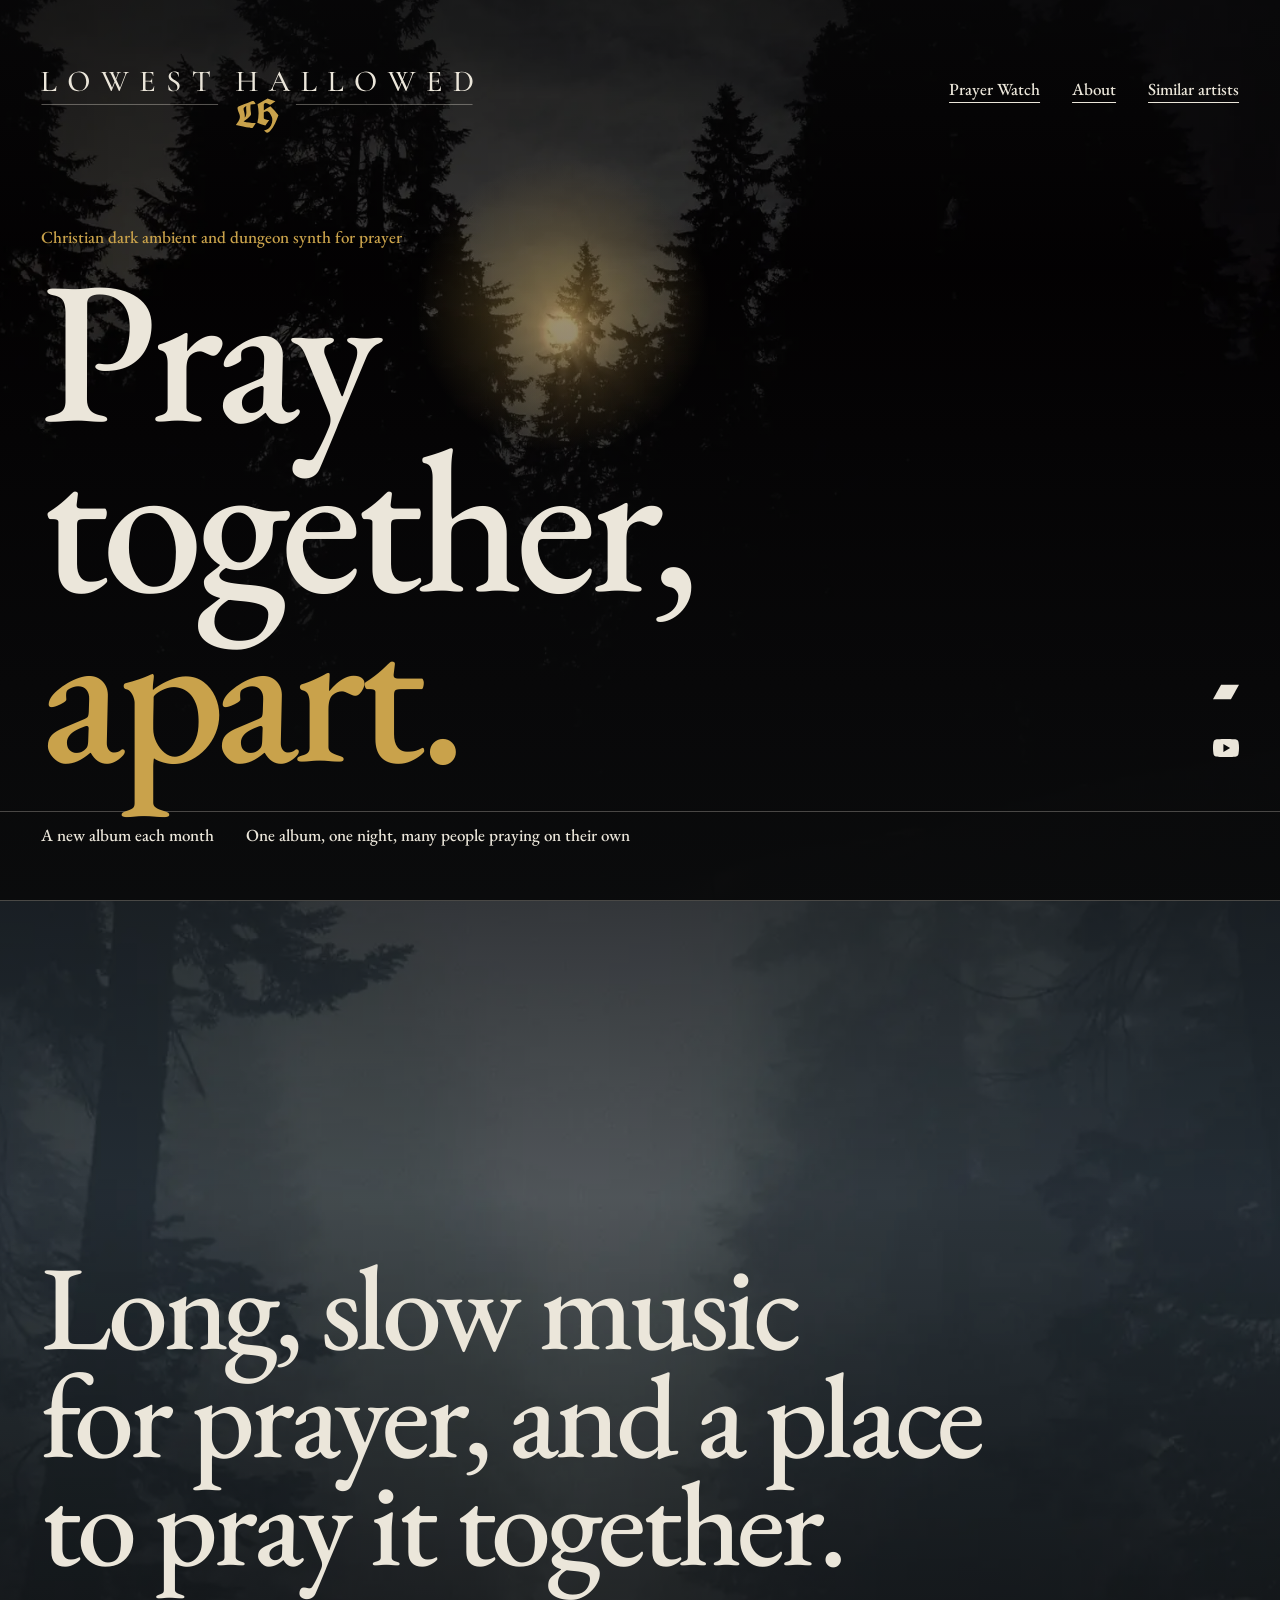
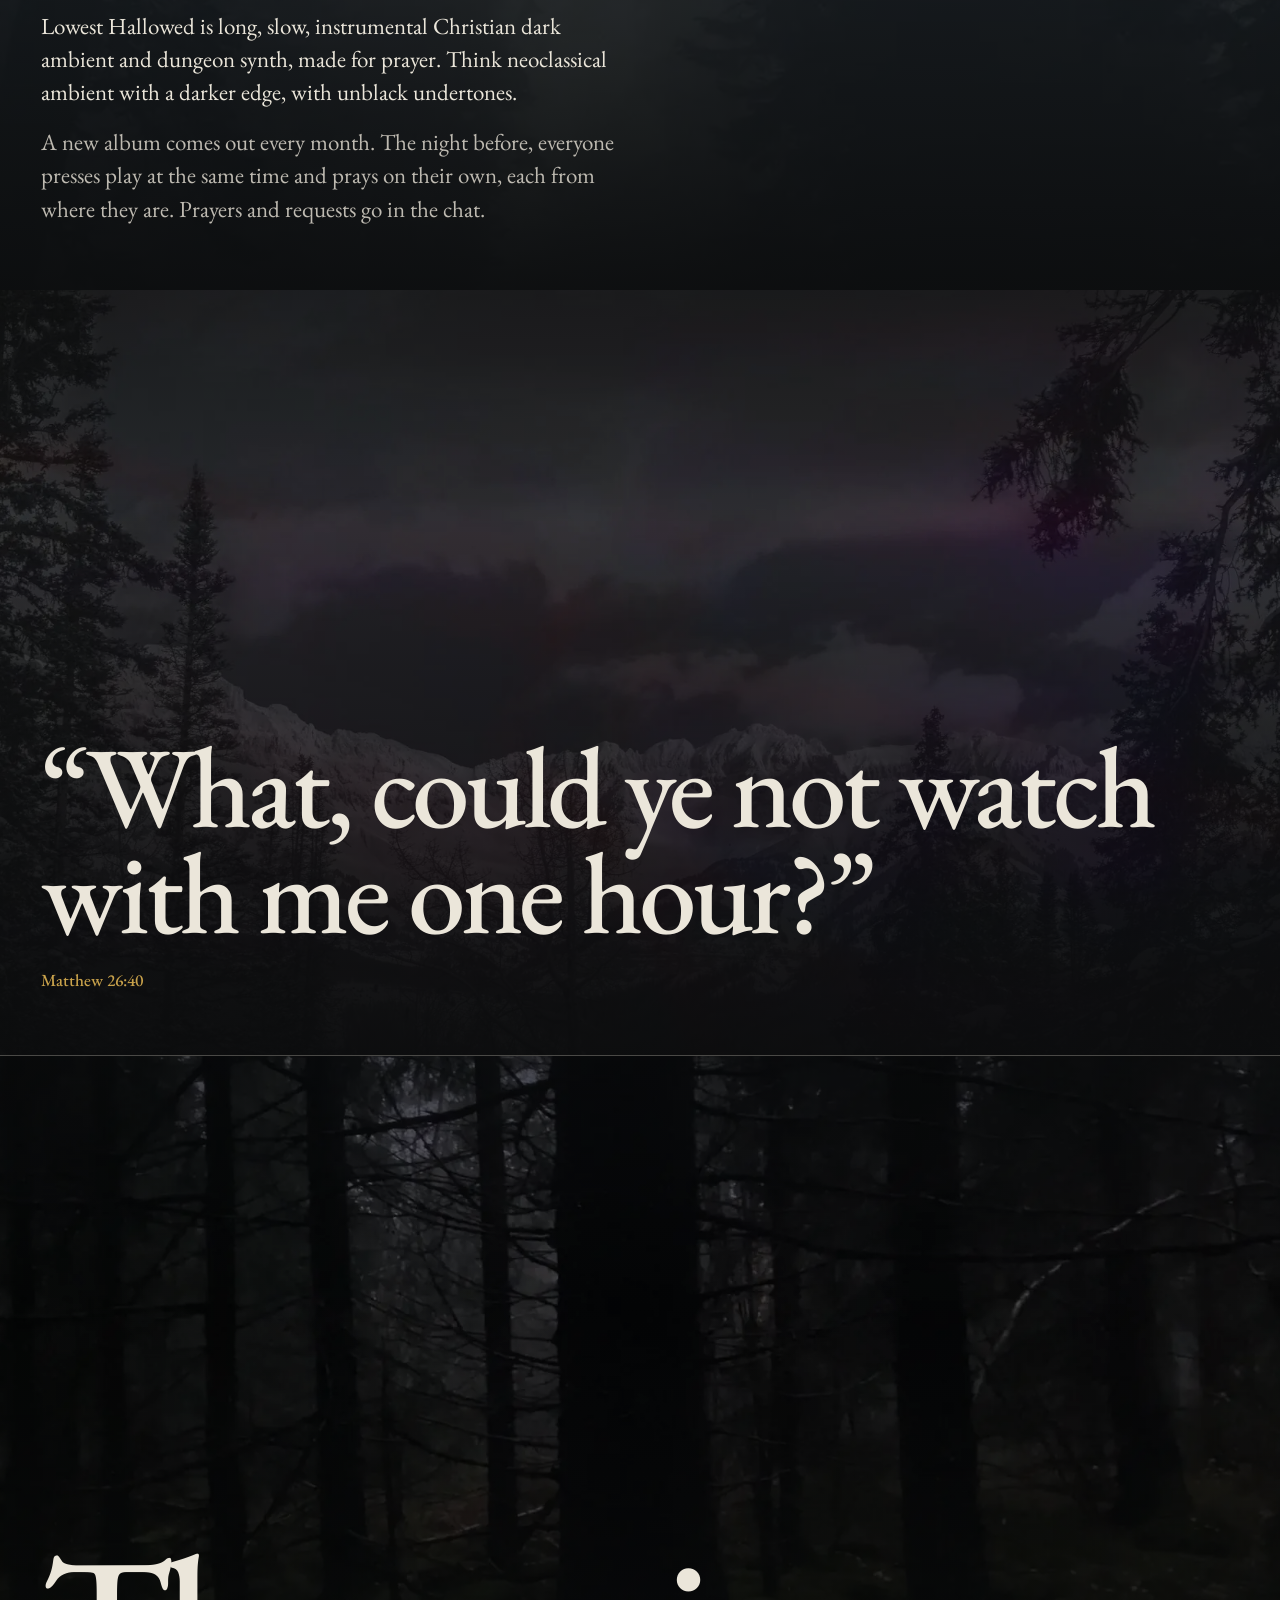
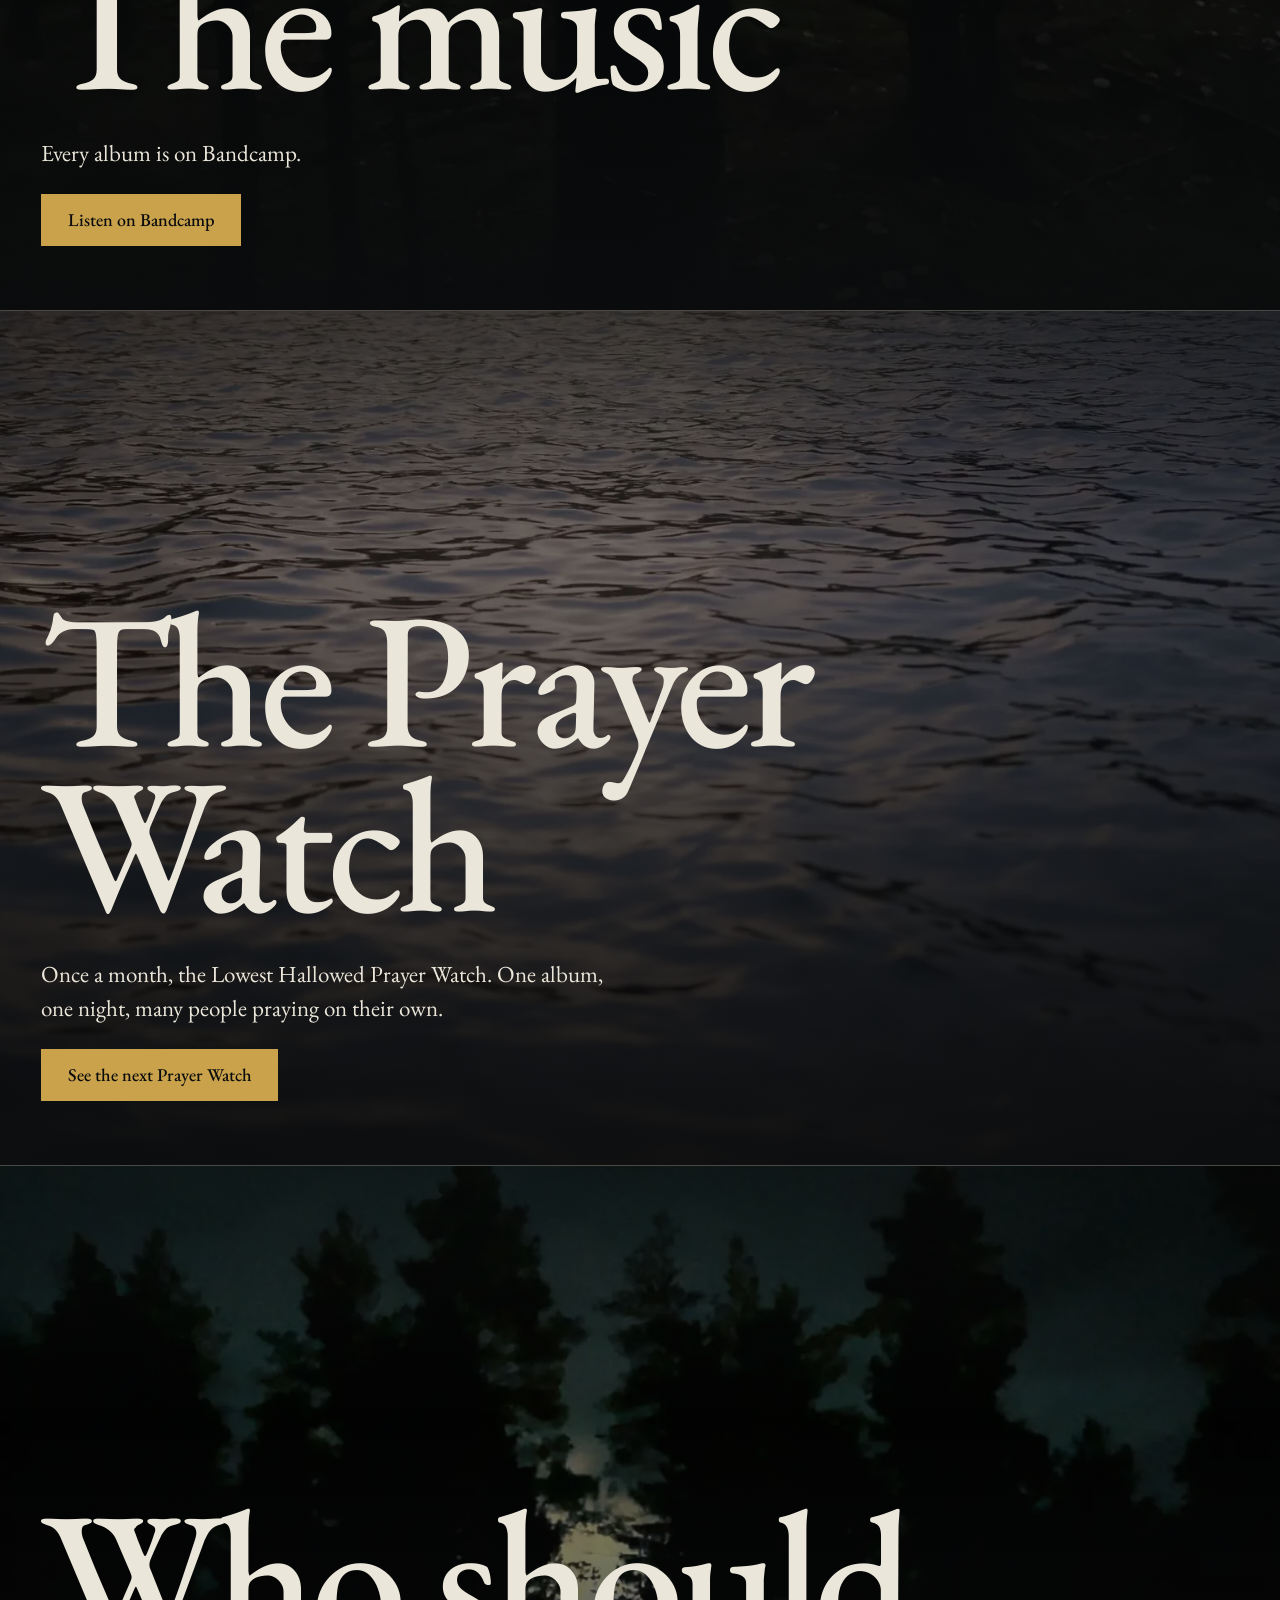
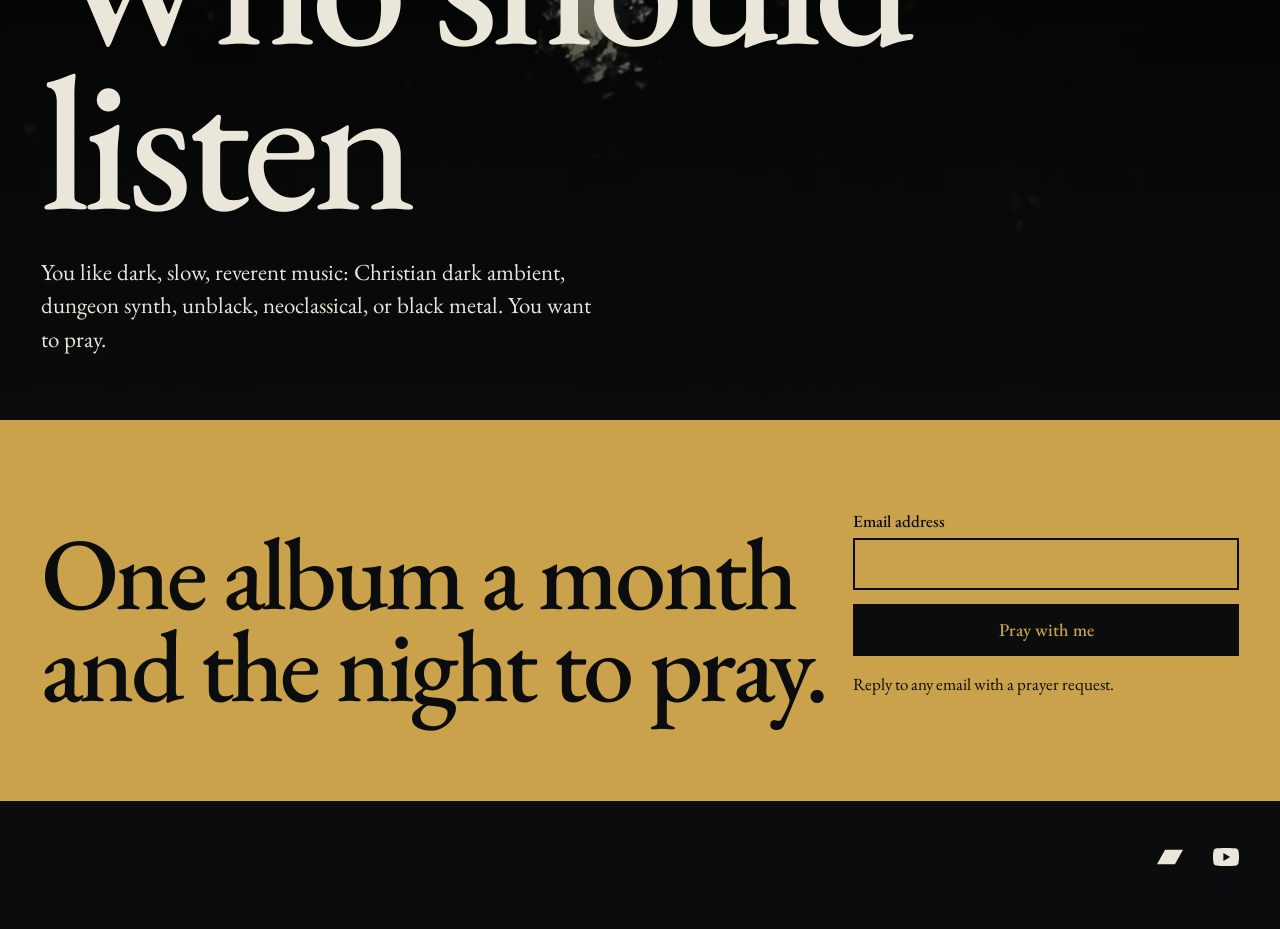
==== index.html @ 360f5804 "Initial site for lowesthallowed.com Co-Authored-By: Claude Sonnet 5.5 <noreply@anthropic.com>" ====
<!doctype html>
<html lang="en">
<head>
<meta charset="utf-8">
<meta name="viewport" content="width=device-width,initial-scale=1">
<title>Lowest Hallowed: Christian dark ambient and dungeon synth for prayer</title>
<meta name="description" content="Long, slow, instrumental Christian dark ambient and dungeon synth for prayer and intercession, with unblack undertones. A new album each month, and one night when listeners pray at the same time.">
<!-- gen:social path=/ -->
<link rel="canonical" href="https://lowesthallowed.com/">
<meta property="og:type" content="website">
<meta property="og:site_name" content="Lowest Hallowed">
<meta property="og:title" content="Lowest Hallowed: Christian dark ambient and dungeon synth for prayer">
<meta property="og:description" content="Long, slow, instrumental Christian dark ambient and dungeon synth for prayer and intercession, with unblack undertones. A new album each month, and one night when listeners pray at the same time.">
<meta property="og:url" content="https://lowesthallowed.com/">
<meta property="og:image" content="https://lowesthallowed.com/assets/share-card.jpg">
<meta property="og:image:width" content="1200">
<meta property="og:image:height" content="630">
<meta property="og:image:alt" content="The Lowest Hallowed Prayer Watch. Once a month, one album, one night.">
<meta name="twitter:card" content="summary_large_image">
<!-- /gen:social -->
<meta name="theme-color" content="#0b0c0d">
<meta name="author" content="Steve Chab">
<meta name="robots" content="index,follow,max-image-preview:large,max-snippet:-1">
<link rel="icon" href="favicon.ico" sizes="48x48">
<link rel="icon" href="assets/icon.svg" type="image/svg+xml">
<link rel="apple-touch-icon" href="apple-touch-icon.png">
<link rel="preload" href="assets/fonts/eb-garamond-latin-500-normal.woff2" as="font" type="font/woff2" crossorigin>
<link rel="stylesheet" href="css/site.css">
<!-- gen:group-ld -->
<script type="application/ld+json">
{
  "@context": "https://schema.org",
  "@type": "MusicGroup",
  "name": "Lowest Hallowed",
  "url": "https://lowesthallowed.com/",
  "description": "Lowest Hallowed is Christian dark ambient and dungeon synth for prayer, with unblack undertones, composed by Steve Chab. A new album comes out each month, and listeners pray at the same time.",
  "genre": [
    "Christian dark ambient",
    "Dungeon synth",
    "Unblack",
    "Neoclassical ambient"
  ],
  "image": "https://lowesthallowed.com/assets/share-card.jpg",
  "founder": {
    "@type": "Person",
    "name": "Steve Chab"
  },
  "sameAs": [
    "https://lowesthallowed.bandcamp.com",
    "https://www.youtube.com/@lowesthallowed"
  ]
}
</script>
<!-- /gen:group-ld -->
</head>
<body>
<a class="skip" href="#main">Skip to content</a>
<!-- gen:head current= -->
<header class="site-head"><div class="wrap grid">
<a class="brand" href="./"><img src="assets/pairing-color.svg" alt="Lowest Hallowed, home" width="3994" height="1016"></a>
<nav class="nav" aria-label="Main">
<a href="prayer-watch/">Prayer Watch</a>
<a href="about/">About</a>
<a href="similar/">Similar artists</a>
</nav></div></header>
<!-- /gen:head -->
<main id="main">
<section class="poster" aria-labelledby="h1">
<img class="bg" src="assets/img/moon-pines-2000.webp" srcset="assets/img/moon-pines-1000.webp 1000w, assets/img/moon-pines-2000.webp 2000w" sizes="100vw" alt="" width="2000" height="1125" fetchpriority="high">
<div class="glow" aria-hidden="true"></div>
<div class="poster__body"><div class="wrap grid">
<p class="tag label label--gold">Christian dark ambient and dungeon synth for prayer</p>
<h1 id="h1" class="big"><span>Pray</span> <span>together,</span> <span>apart.</span></h1>
<!-- gen:icons variant=hero -->
<ul class="icons icons--hero" role="list" aria-label="Listen and follow">
<li><a href="https://lowesthallowed.bandcamp.com" aria-label="Bandcamp"><svg viewBox="0 0 24 24" aria-hidden="true"><path fill="currentColor" d="M0 18.75l7.437-13.5H24l-7.438 13.5H0z"/></svg></a></li>
<li><a href="https://www.youtube.com/@lowesthallowed" aria-label="YouTube"><svg viewBox="0 0 24 24" aria-hidden="true"><path fill="currentColor" d="M23.5 6.2a3 3 0 0 0-2.1-2.1C19.5 3.6 12 3.6 12 3.6s-7.5 0-9.4.5A3 3 0 0 0 .5 6.2 31 31 0 0 0 0 12a31 31 0 0 0 .5 5.8 3 3 0 0 0 2.1 2.1c1.9.5 9.4.5 9.4.5s7.5 0 9.4-.5a3 3 0 0 0 2.1-2.1A31 31 0 0 0 24 12a31 31 0 0 0-.5-5.8zM9.6 15.6V8.4l6.2 3.6-6.2 3.6z"/></svg></a></li>
</ul>
<!-- /gen:icons -->
</div>
<div class="credits"><div class="wrap grid"><ul class="label" role="list"><li>A new album each month</li><li>One album, one night, many people praying on their own</li></ul></div></div></div>
</section>

<section class="panel panel--tall" aria-label="About the music"><img class="bg" src="assets/img/fog-band-2000.webp" srcset="assets/img/fog-band-1000.webp 1000w, assets/img/fog-band-2000.webp 2000w" sizes="100vw" alt="" width="2000" height="832" loading="lazy">
<div class="wrap grid"><p class="statement big" data-reveal>Long, slow music for&nbsp;prayer, and a&nbsp;place to&nbsp;pray it&nbsp;together.</p>
<div class="txt" data-reveal><p>Lowest Hallowed is long, slow, instrumental Christian dark ambient and dungeon synth, made for prayer. Think neoclassical ambient with a darker edge, with unblack undertones.</p><p>A new album comes out every month. The night before, everyone presses play at the same time and prays on their own, each from where they are. Prayers and requests go in the chat.</p></div></div></section>

<section class="slab" aria-label="Scripture"><img class="bg" src="assets/img/snow-mountain-2000.webp" srcset="assets/img/snow-mountain-1000.webp 1000w, assets/img/snow-mountain-2000.webp 2000w" sizes="100vw" alt="" width="2000" height="1334" loading="lazy">
<div class="wrap grid"><figure data-reveal><blockquote class="quote big"><p>&ldquo;What, could ye not watch with me one&nbsp;hour?&rdquo;</p></blockquote><figcaption class="label label--gold">Matthew 26:40</figcaption></figure></div></section>

<section class="panel" aria-labelledby="music-h"><img class="bg" src="assets/img/dark-wood-2000.webp" srcset="assets/img/dark-wood-1000.webp 1000w, assets/img/dark-wood-2000.webp 2000w" sizes="100vw" alt="" width="2000" height="1125" loading="lazy">
<div class="wrap grid"><h2 id="music-h" class="big" data-reveal>The music</h2><div class="txt" data-reveal><p>Every album is on Bandcamp.</p><a class="btn" href="https://lowesthallowed.bandcamp.com">Listen on Bandcamp</a></div></div></section>

<section class="panel" aria-labelledby="watch-h"><img class="bg" src="assets/img/dark-water-2000.webp" srcset="assets/img/dark-water-1000.webp 1000w, assets/img/dark-water-2000.webp 2000w" sizes="100vw" alt="" width="2000" height="1125" loading="lazy">
<div class="wrap grid"><h2 id="watch-h" class="big" data-reveal>The Prayer Watch</h2><div class="txt" data-reveal><p>Once a month, the Lowest Hallowed Prayer Watch. One album, one night, many people praying on their own.</p><a class="btn" href="prayer-watch/">See the next Prayer Watch</a></div></div></section>

<section class="panel" aria-labelledby="who-h"><img class="bg" src="assets/img/night-treeline-2000.webp" srcset="assets/img/night-treeline-1000.webp 1000w, assets/img/night-treeline-2000.webp 2000w" sizes="100vw" alt="" width="2000" height="1125" loading="lazy">
<div class="wrap grid"><h2 id="who-h" class="big" data-reveal>Who should listen</h2><div class="txt" data-reveal><p>You like dark, slow, reverent music: Christian dark ambient, dungeon synth, unblack, neoclassical, or black metal. You want to pray.</p></div></div></section>
<!-- gen:signup -->
<!-- Mailchimp signup (Steve Chab list), from the embed code, restyled for the site and run through tools/update.py into every page.
     Kept as embedded: action, field names, and the honeypot (b_...), which stops bot signups, so do not remove it.
     Dropped: Mailchimp's stylesheet classes, validation script hooks and referral badge.
     The "Love Jesus? Yes" group (group[3117][1]) is a hidden field, so every signup is tagged. Value 1 is the group choice id in Mailchimp. -->
<section class="signup" aria-labelledby="signup-h"><div class="wrap grid">
<h2 id="signup-h" class="big" data-reveal>One album a&nbsp;month and the&nbsp;night to&nbsp;pray.</h2>
<form action="https://stevechab.us1.list-manage.com/subscribe/post?u=f1053750f10d214155ce8e49b&amp;id=ab0aa554cf&amp;f_id=006b1ce5f0" method="post" id="mc-embedded-subscribe-form" name="mc-embedded-subscribe-form" data-reveal>
<div><label class="label" for="mce-EMAIL">Email address</label><input type="email" name="EMAIL" id="mce-EMAIL" autocomplete="email" required></div>
<input type="hidden" name="group[3117][1]" value="1">
<div class="hp" aria-hidden="true"><input type="text" name="b_f1053750f10d214155ce8e49b_ab0aa554cf" tabindex="-1" value="" autocomplete="off"></div>
<button class="btn" type="submit" name="subscribe" value="Subscribe">Pray with me</button>
<p class="note">Reply to any email with a prayer request.</p>
<p class="note" id="mc-msg" role="status"></p>
</form></div></section>
<script>
/* Progressive enhancement: send the signup to Mailchimp's JSONP endpoint and show the answer here, so nobody lands on Mailchimp's
   thank-you page. Without JS, or if Mailchimp does not answer in 8 seconds, the form posts the normal way. */
(function () {
  var f = document.getElementById('mc-embedded-subscribe-form'), msg = document.getElementById('mc-msg');
  if (!f || !window.URLSearchParams) return;
  f.addEventListener('submit', function (e) {
    e.preventDefault();
    var q = new URLSearchParams(new FormData(f)), s = document.createElement('script'), done = false,
        cb = 'mcDone' + Date.now(), btn = f.querySelector('button');
    function end() { done = true; delete window[cb]; s.remove(); btn.disabled = false; }
    window[cb] = function (r) {
      end();
      msg.textContent = new DOMParser().parseFromString(r.msg || '', 'text/html').body.textContent.replace(/^\d+ - /, '');
      if (r.result === 'success') f.reset();
    };
    q.set('c', cb);
    btn.disabled = true; msg.textContent = 'Sending\u2026';
    s.onerror = function () { if (!done) { end(); f.submit(); } };
    setTimeout(function () { if (!done) { end(); f.submit(); } }, 8000);
    s.src = f.action.replace('/post?', '/post-json?') + '&' + q;
    document.head.appendChild(s);
  });
})();
</script>
<!-- /gen:signup -->
</main>
<!-- gen:footer -->
<footer class="site-foot"><div class="wrap grid">
<ul class="icons" role="list" aria-label="Listen and follow">
<li><a href="https://lowesthallowed.bandcamp.com" aria-label="Bandcamp"><svg viewBox="0 0 24 24" aria-hidden="true"><path fill="currentColor" d="M0 18.75l7.437-13.5H24l-7.438 13.5H0z"/></svg></a></li>
<li><a href="https://www.youtube.com/@lowesthallowed" aria-label="YouTube"><svg viewBox="0 0 24 24" aria-hidden="true"><path fill="currentColor" d="M23.5 6.2a3 3 0 0 0-2.1-2.1C19.5 3.6 12 3.6 12 3.6s-7.5 0-9.4.5A3 3 0 0 0 .5 6.2 31 31 0 0 0 0 12a31 31 0 0 0 .5 5.8 3 3 0 0 0 2.1 2.1c1.9.5 9.4.5 9.4.5s7.5 0 9.4-.5a3 3 0 0 0 2.1-2.1A31 31 0 0 0 24 12a31 31 0 0 0-.5-5.8zM9.6 15.6V8.4l6.2 3.6-6.2 3.6z"/></svg></a></li>
</ul>
</div></footer>
<!-- /gen:footer -->
<script src="js/reveal.js"></script>
</body>
</html>
---- css/site.css ----
/* Lowest Hallowed. Type poster direction (approved 2026-11-25).
   One typeface: EB Garamond 400 and 500. No caps, no italics, no letter-spacing except tight display type.
   Caps live only in the word mark image. Tokens are a copy of brand/tokens.css in the ambient-pedal repo. */

@font-face{font-family:"EB Garamond";font-weight:400;src:url(../assets/fonts/eb-garamond-latin-400-normal.woff2) format("woff2");font-display:swap}
@font-face{font-family:"EB Garamond";font-weight:500;src:url(../assets/fonts/eb-garamond-latin-500-normal.woff2) format("woff2");font-display:swap}

:root{
  --black:#0b0c0d;--gold:#c9a24b;--bone:#ebe6da;
  --bone-dim:color-mix(in srgb,var(--bone) 80%,var(--black));
  --font-text:"EB Garamond",Georgia,serif;
  --m:clamp(1rem,3.2vw,2.75rem);--g:clamp(.75rem,1.6vw,1.5rem);--max:1600px;
  --rule:1px solid color-mix(in srgb,var(--bone) 28%,transparent);
  --lead:clamp(1.25rem,1.8vw,1.625rem);    /* text under big headings */
  --body:clamp(1.25rem,1.6vw,1.5rem);      /* text beside row headings */
}

/* base */
*,*::before,*::after{box-sizing:border-box}
html{-webkit-text-size-adjust:100%;color-scheme:dark;background:var(--black)}
body{margin:0;background:var(--black);color:var(--bone);font:400 1.125rem/1.55 var(--font-text)}
h1,h2,h3,p,ol,ul,figure,blockquote,dl,dd{margin:0}
ul,ol{padding:0;list-style:none}
img,svg{display:block;max-width:100%}
a{color:inherit}
:focus-visible{outline:3px solid var(--gold);outline-offset:4px;border-radius:2px}
.skip{position:absolute;left:1rem;top:-5rem;z-index:100;background:var(--gold);color:var(--black);padding:.75rem 1.25rem;font:500 1rem/1 var(--font-text);text-decoration:none}
.skip:focus{top:1rem}
.sr-only{position:absolute;width:1px;height:1px;overflow:hidden;clip:rect(0 0 0 0);white-space:nowrap}
.nb{white-space:nowrap}
[hidden]{display:none!important}
p,dd,li{text-wrap:pretty}  /* no one-word last lines; display type below uses balance */

/* reveal: content is visible without JS; reveal.js adds .js to <html>, then .is-in as items arrive */
.js [data-reveal]{opacity:0;transform:translateY(14px);transition:opacity 1.1s ease,transform 1.1s ease;transition-delay:var(--d,0s)}
.js [data-reveal].is-in{opacity:1;transform:none}
.txt[data-reveal],form[data-reveal]{--d:.15s}

/* the 12 column grid, and every row built on it */
.grid,.block,.steps li,.faq>div,.rows>div,.artists li{display:grid;grid-template-columns:repeat(12,minmax(0,1fr));column-gap:var(--g)}
.wrap{width:100%;max-width:var(--max);margin-inline:auto;padding-inline:var(--m)}
.block{grid-column:1/-1}
.label{font:500 1.0625rem/1.3 var(--font-text);color:var(--bone-dim)}
.label--gold{color:var(--gold)}
.big{font-weight:500;letter-spacing:-.035em}

/* header */
.site-head{position:absolute;inset:0 0 auto;z-index:5;padding-block:1.75rem;overflow-x:clip}
.site-head--static{position:relative}
.site-head .grid{align-items:center}
.brand,.nav{grid-row:1}
.brand{grid-column:1/span 8;display:block;width:min(100%,27rem)}
/* The mark has 5.6% empty margin each side; widen the image so the visible wordmark lines up with the headline. */
.brand img{width:112.6%;max-width:none;margin-left:-6.3%;height:auto}
.nav{grid-column:9/-1;display:flex;flex-wrap:wrap;gap:.25rem 2rem;justify-content:flex-end}
.nav a{display:inline-block;padding:.6rem 0;font:500 1.0625rem/1 var(--font-text);color:var(--bone);text-decoration:underline;text-decoration-thickness:1px;text-underline-offset:.4em}
.nav a:hover,.nav a[aria-current="page"]{color:var(--gold);text-decoration-thickness:2px}

/* full-bleed photo sections: hero, panels and slabs share this */
.poster,.panel,.slab{position:relative;isolation:isolate;overflow:hidden;background:var(--black);display:flex;flex-direction:column}
.panel,.slab{justify-content:flex-end;padding-block:clamp(2.5rem,5vw,4.5rem)}
.bg{position:absolute;inset:-4%;z-index:-3;width:108%;max-width:none;height:108%;object-fit:cover;filter:brightness(.62) saturate(.9);animation:drift 70s ease-in-out infinite alternate}
.panel:nth-of-type(even) .bg{animation-direction:alternate-reverse}
.poster::before,.panel::before,.slab::before{content:"";position:absolute;inset:0;z-index:-2;background:linear-gradient(180deg,rgba(11,12,13,.5) 0%,rgba(11,12,13,.1) 30%,rgba(11,12,13,.6) 70%,rgba(11,12,13,.92) 100%)}
@keyframes drift{from{transform:scale(1) translate3d(0,0,0)}to{transform:scale(1.08) translate3d(-2%,1.2%,0)}}
.glow{position:absolute;z-index:-1;left:44%;top:34%;width:34vmin;height:34vmin;translate:-50% -50%;border-radius:50%;background:radial-gradient(circle,rgba(201,162,75,.38),rgba(201,162,75,0) 68%);animation:breathe 11s ease-in-out infinite alternate;pointer-events:none}
@keyframes breathe{from{opacity:.45}to{opacity:.9}}

/* hero */
.poster{min-height:100vh;min-height:100svh;padding-top:9rem}
.poster--page{min-height:78vh;min-height:78svh}
.poster__body{margin-top:auto;padding-bottom:clamp(1.25rem,3vw,2.5rem)}
.poster .tag{grid-column:1/-1;margin-bottom:clamp(.5rem,1.5vw,1rem)}
.poster h1{grid-column:1/-1;grid-row:2;font-size:min(21vw,22.5vh);line-height:.84;padding-bottom:.18em}
.poster h1 span{display:block;white-space:nowrap;animation:rise 1.8s cubic-bezier(.2,.7,.2,1) both}
.poster h1 span:nth-child(2){animation-delay:.25s}
.poster h1 span:nth-child(3){animation-delay:.5s;color:var(--gold)}
@keyframes rise{from{opacity:0;transform:translateY(.12em)}to{opacity:1;transform:none}}
.poster--pw h1,.poster--page h1{font-size:min(16vw,19vh)}
.poster--page h1 span:last-child{color:var(--gold)}
.poster .lede{grid-row:3}
.lede{grid-column:1/span 8;margin-top:.5rem;font:400 var(--lead)/1.45 var(--font-text)}
.list .lede{grid-column:1/-1;margin-block:0 clamp(1rem,3vw,2rem)}
.credits{border-top:var(--rule);padding-block:.75rem 1rem}
.credits ul{grid-column:1/span 8;display:flex;flex-wrap:wrap;gap:.35rem 2rem}
.credits li{color:var(--bone)}

/* icon links: stacked down the hero's right edge, in a row in the footer */
.icons{display:grid;gap:.5rem;margin-right:-.7rem}
.icons--hero{grid-column:1/-1;grid-row:2;position:relative;z-index:2;justify-self:end;align-self:end;padding-bottom:clamp(1rem,3vw,2.5rem)}
.icons a{display:grid;place-items:center;width:3rem;height:3rem;color:var(--bone);border-radius:50%;transition:color .3s}
.icons a:hover{color:var(--gold)}
.icons svg{width:1.625rem;height:1.625rem}

/* big type panels: the headline sits on the photo, text beneath */
.panel{min-height:min(95vh,62rem);border-top:var(--rule)}
.panel--tall{min-height:min(110vh,70rem)}
.panel--short{min-height:min(70vh,46rem)}
.panel h2,.slab .quote{grid-column:1/-1;font-size:clamp(3.5rem,15vw,15.5rem);line-height:.86;text-wrap:balance}
.statement{grid-column:1/-1;font-size:clamp(2.75rem,9.4vw,10rem);line-height:.9;text-wrap:balance}
.txt{grid-column:1/span 6;font:400 var(--lead)/1.45 var(--font-text)}
.panel .txt{margin-top:clamp(1.25rem,2.5vw,2rem)}
.txt p+p{margin-top:1rem;color:var(--bone-dim)}
.txt .btn{margin-top:1.5rem}
.slab{min-height:min(85vh,56rem)}
.slab figure{grid-column:1/-1}
.slab .quote{font-size:clamp(2.75rem,9vw,9.5rem);line-height:.92;max-width:12em}
.slab figcaption{margin-top:1.5rem}

/* buttons: sentence case, black on gold, bone on hover so they never vanish into the dark */
.btn{display:inline-flex;align-items:center;min-height:3.25rem;padding:.8rem 1.6rem;font:500 1.125rem/1 var(--font-text);text-decoration:none;border:1px solid var(--gold);background:var(--gold);color:var(--black);transition:background .3s,border-color .3s}
.btn:hover{background:var(--bone);border-color:var(--bone)}
.btns{display:flex;flex-wrap:wrap;gap:.75rem}

/* signup: gold slab, black type (8.2:1) */
.signup{background:var(--gold);color:var(--black);padding-block:clamp(3rem,7vw,6rem)}
.signup .grid{row-gap:2rem;align-items:end}
.signup h2{grid-column:1/span 8;font-size:clamp(3rem,8vw,8rem);line-height:.9;text-wrap:balance}
.signup form{grid-column:9/-1;display:grid;gap:.9rem}
.signup label{display:block;margin-bottom:.4rem;color:var(--black)}
.signup input[type="email"]{width:100%;min-height:3.25rem;padding:.6rem .9rem;background:transparent;color:var(--black);border:2px solid var(--black);border-radius:0;font:400 1.125rem/1 var(--font-text)}
.signup :focus-visible{outline-color:var(--black)}
.signup .btn{background:var(--black);color:var(--gold);border-color:var(--black);justify-content:center;cursor:pointer}
.signup .btn:hover{background:var(--bone);color:var(--black)}
.signup .note{font-size:1.0625rem}
.signup .hp{position:absolute;left:-5000px}

/* footer */
.site-foot{padding-block:2rem 3rem}
.site-foot .icons{grid-column:1/-1;display:flex;justify-content:flex-end}

/* prayer watch: next gathering and latest album on black */
.next{padding-block:clamp(2.5rem,6vw,5.5rem);border-top:var(--rule)}
.next .grid,.next .block{row-gap:1.5rem;align-items:start}
.next .answer{grid-column:1/span 8;font:500 clamp(1.5rem,2.4vw,2.25rem)/1.25 var(--font-text);text-wrap:balance}
.next .tagline,.next .name,.date-big{grid-column:1/span 8}
.next .name{font-size:clamp(1.75rem,3vw,2.75rem);line-height:1.1}
.date-big{padding-bottom:.12em;font-size:clamp(3.5rem,11.5vw,11.5rem);line-height:.86}
.date-big span{display:block}
.date-big .when{color:var(--gold)}
.next .fine{grid-column:1/span 6;color:var(--bone-dim);font-size:1.125rem}
.next .btns{grid-column:1/-1}
.next .latest{border-top:var(--rule);padding-top:clamp(1.5rem,3vw,2.5rem);margin-top:clamp(.5rem,2vw,1.5rem)}

/* steps, questions, rows, artists: big type on black */
.list{padding-block:clamp(2.5rem,6vw,5rem);border-top:var(--rule)}
.list h2,.lost h1{grid-column:1/-1;font-size:clamp(3.5rem,13vw,13rem);line-height:.86}
.list .grid>h2{margin-bottom:clamp(1.5rem,4vw,3rem)}
.steps,.faq,.rows,.artists{grid-column:1/-1;display:grid}
.faq>div,.rows>div,.artists li{border-top:var(--rule);padding-block:1.5rem;row-gap:.75rem}
.steps li{align-items:baseline;border-top:var(--rule);padding-block:1.25rem}
.steps .n{grid-column:1/span 3;font-size:clamp(4rem,10vw,9rem);line-height:.9;color:var(--gold)}
.steps p{grid-column:4/span 8;font:500 clamp(1.8rem,4.2vw,4rem)/1.05 var(--font-text);letter-spacing:-.02em;text-wrap:balance}
.faq dt,.rows h2{grid-column:1/span 7;font:500 clamp(1.8rem,3.6vw,3.25rem)/1.05 var(--font-text);letter-spacing:-.02em;text-wrap:balance}
.faq dd{grid-column:9/-1;font-size:clamp(1.125rem,1.4vw,1.375rem);color:var(--bone-dim)}
.rows .body,.artists .body{grid-column:8/-1;font-size:var(--body);line-height:1.5}
.rows .body p+.btns{margin-top:1rem}
.artists li{padding-bottom:2rem;align-items:baseline}
.artists h3{grid-column:1/span 7;font-size:clamp(3rem,8vw,8rem);line-height:.9;text-wrap:balance}
.artists a{display:inline-block;margin-top:.75rem;padding-block:.35rem;color:var(--gold);text-underline-offset:.3em}
.artists a:hover{color:var(--bone)}

/* 404 */
.lost{padding-block:clamp(3rem,8vw,7rem)}
.lost h1{margin-bottom:1.5rem}
.lost .btns{grid-column:1/-1;margin-top:1.5rem}

@media (max-width:900px){
  .txt,.date-big,.next .name,.next .fine,.next .answer,.next .tagline,.lede,
  .signup h2,.signup form,.credits ul{grid-column:1/-1}
  .steps li{grid-template-columns:4rem 1fr}
  .steps .n,.steps p{grid-column:auto}
  .faq>div,.rows>div,.artists li{grid-template-columns:1fr}
  .faq dt,.faq dd,.rows h2,.rows .body,.artists h3,.artists .body{grid-column:1/-1}
}
@media (max-width:760px){
  .grid,.block{grid-template-columns:repeat(4,minmax(0,1fr))}
  .brand{grid-column:1/-1;width:100%;max-width:34rem}
  .site-head{padding-block:1rem}
  .nav{grid-row:2;grid-column:1/-1;justify-content:flex-start;gap:.25rem 1.25rem;margin-top:.5rem}
  .poster{padding-top:8rem}
  .poster h1{font-size:min(25vw,26vh)}
  .poster--pw h1,.poster--page h1{font-size:min(18vw,20vh)}
  .icons--hero{grid-row:3;padding-bottom:0;grid-auto-flow:column}
  .poster .lede{grid-row:4}
  .site-foot .icons{justify-content:flex-start;margin:0 0 0 -.7rem}
  .panel h2{font-size:clamp(3.25rem,19vw,6rem)}
}

@media (prefers-reduced-motion:reduce){
  *,*::before,*::after{animation:none!important;transition:none!important;scroll-behavior:auto!important}
  .js [data-reveal]{opacity:1;transform:none}
}
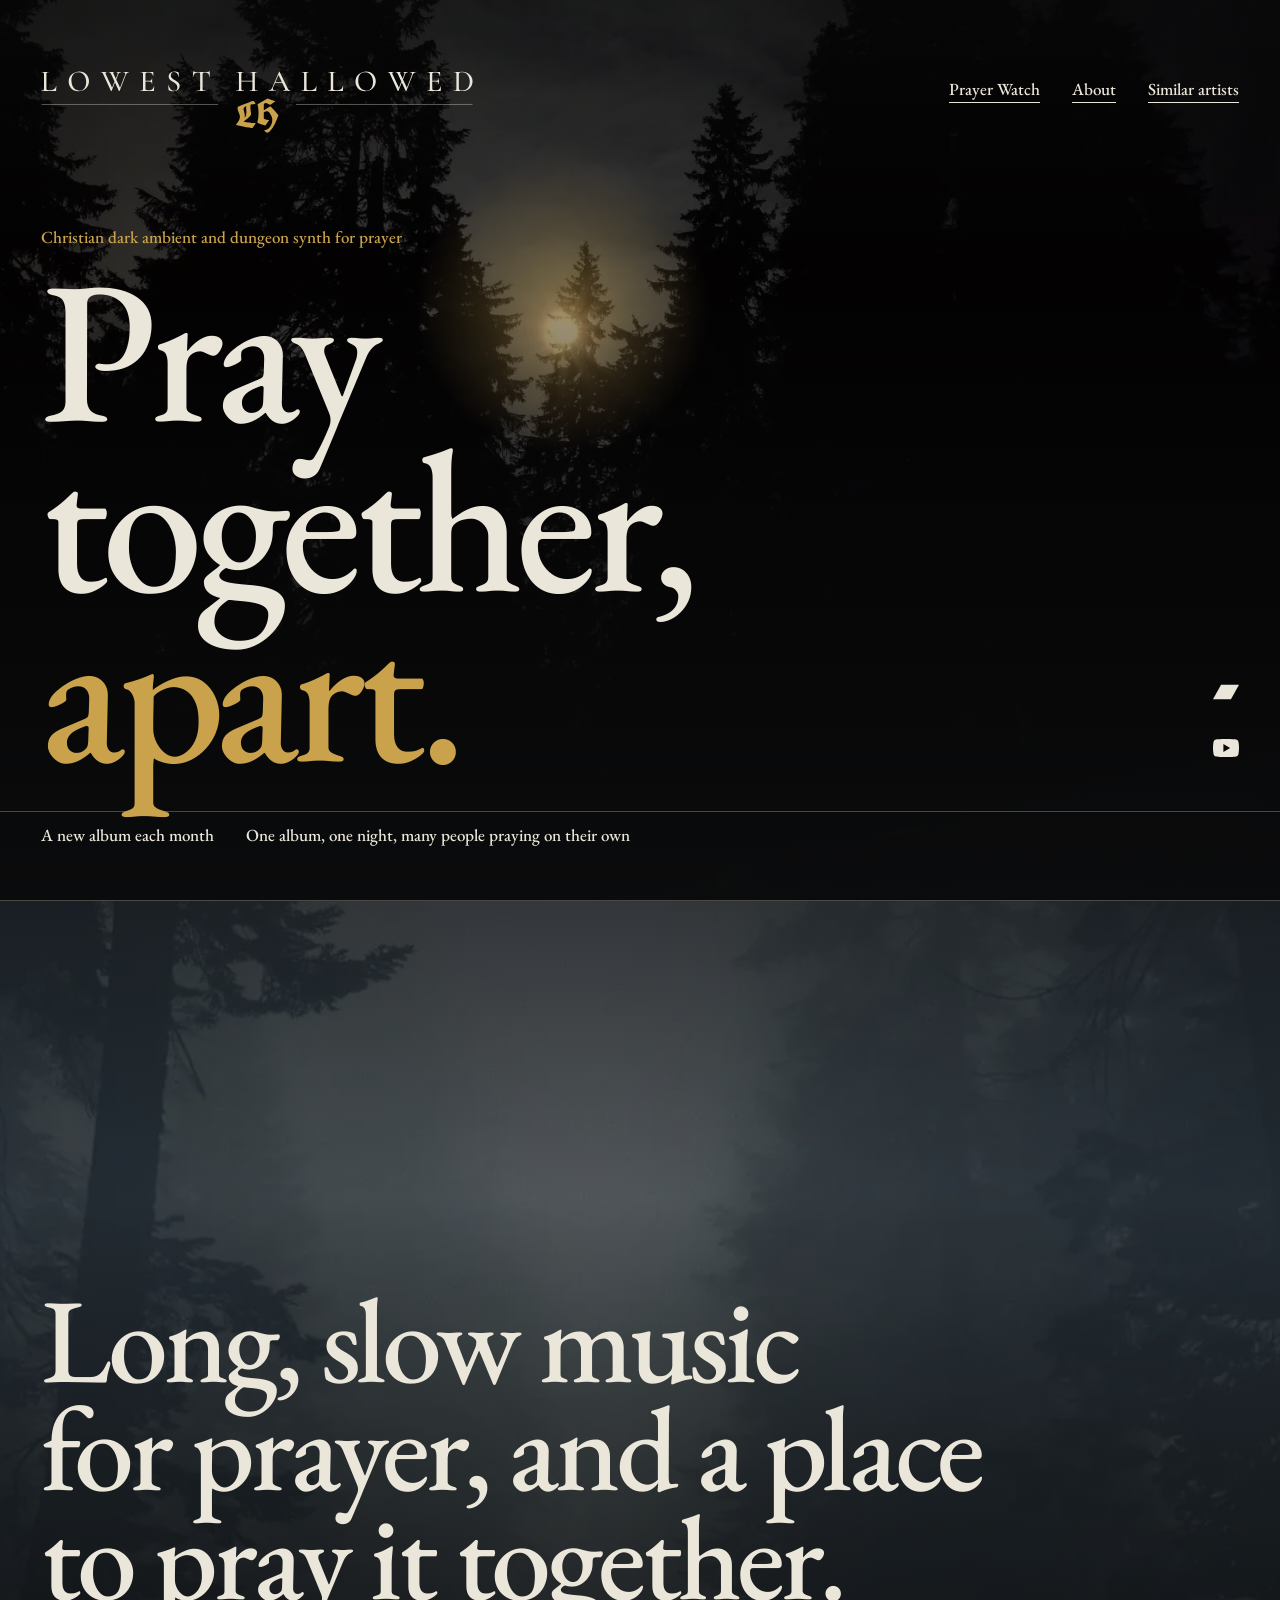
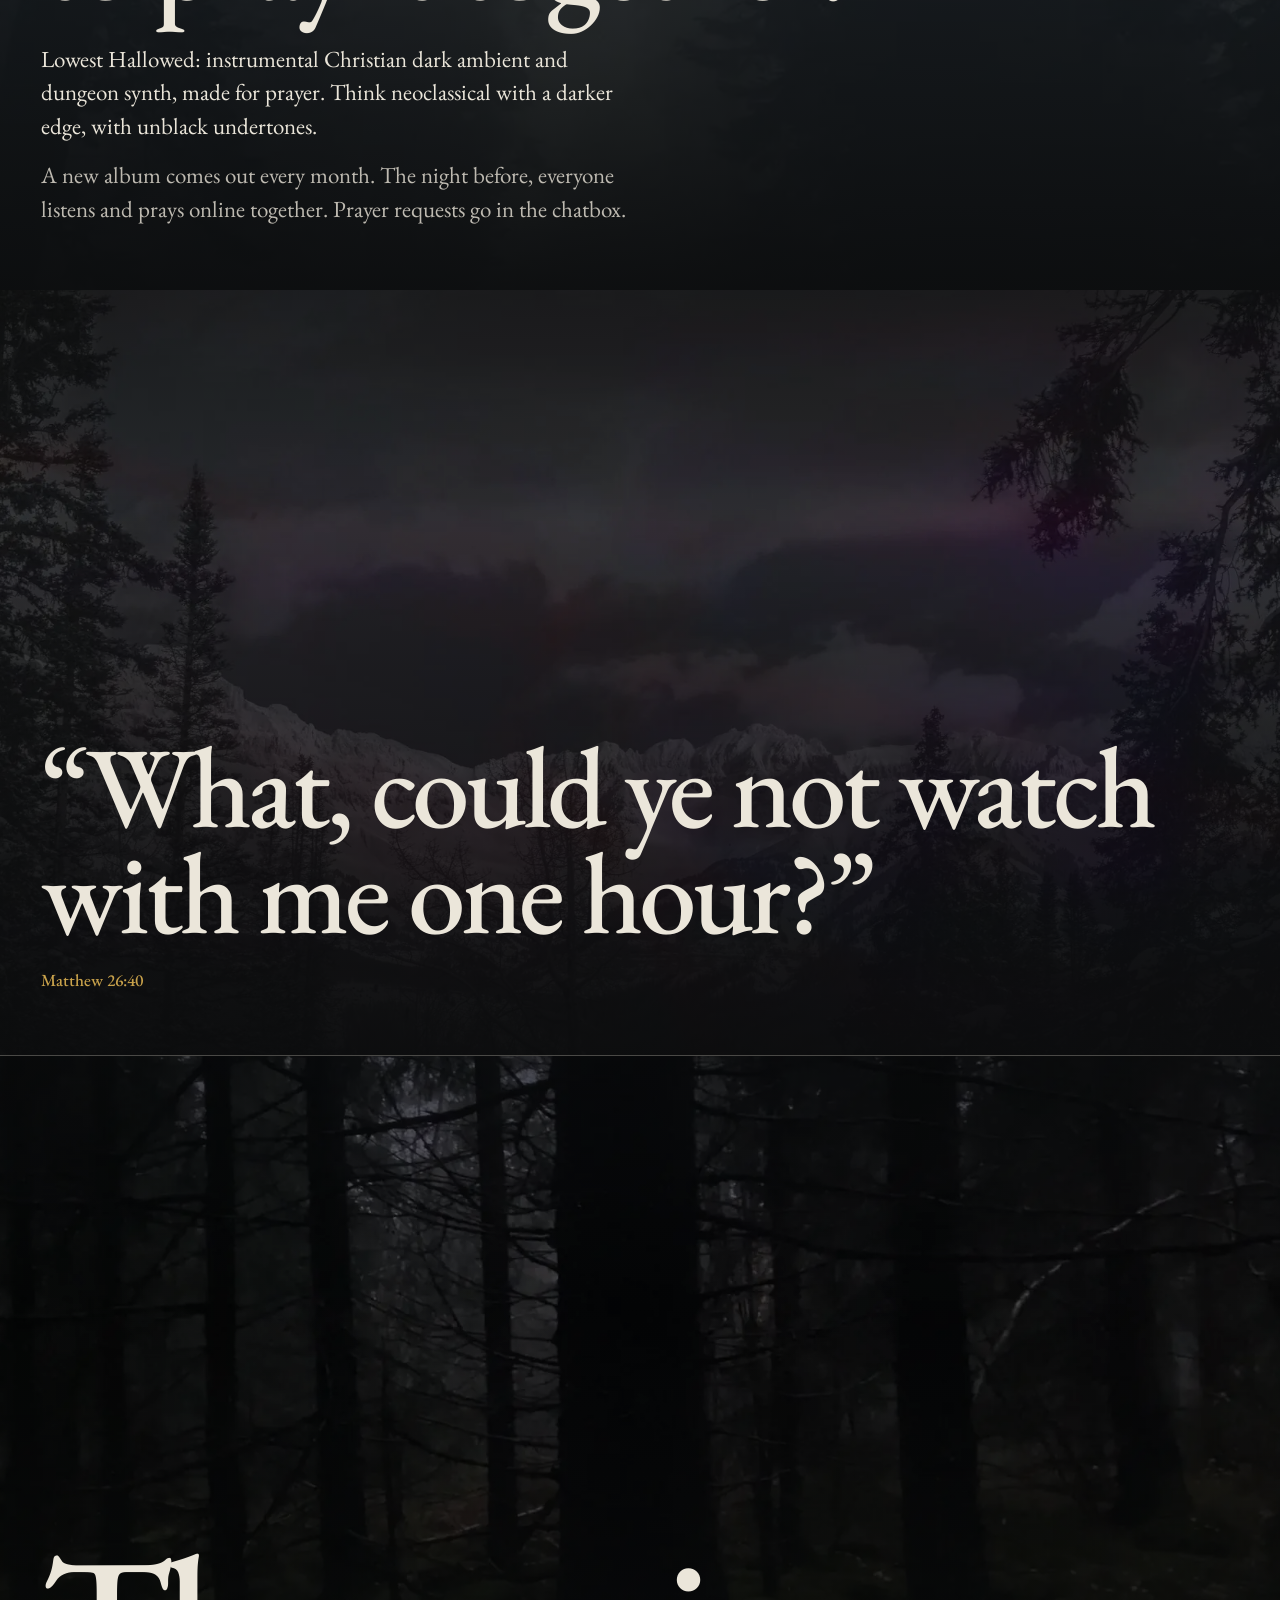
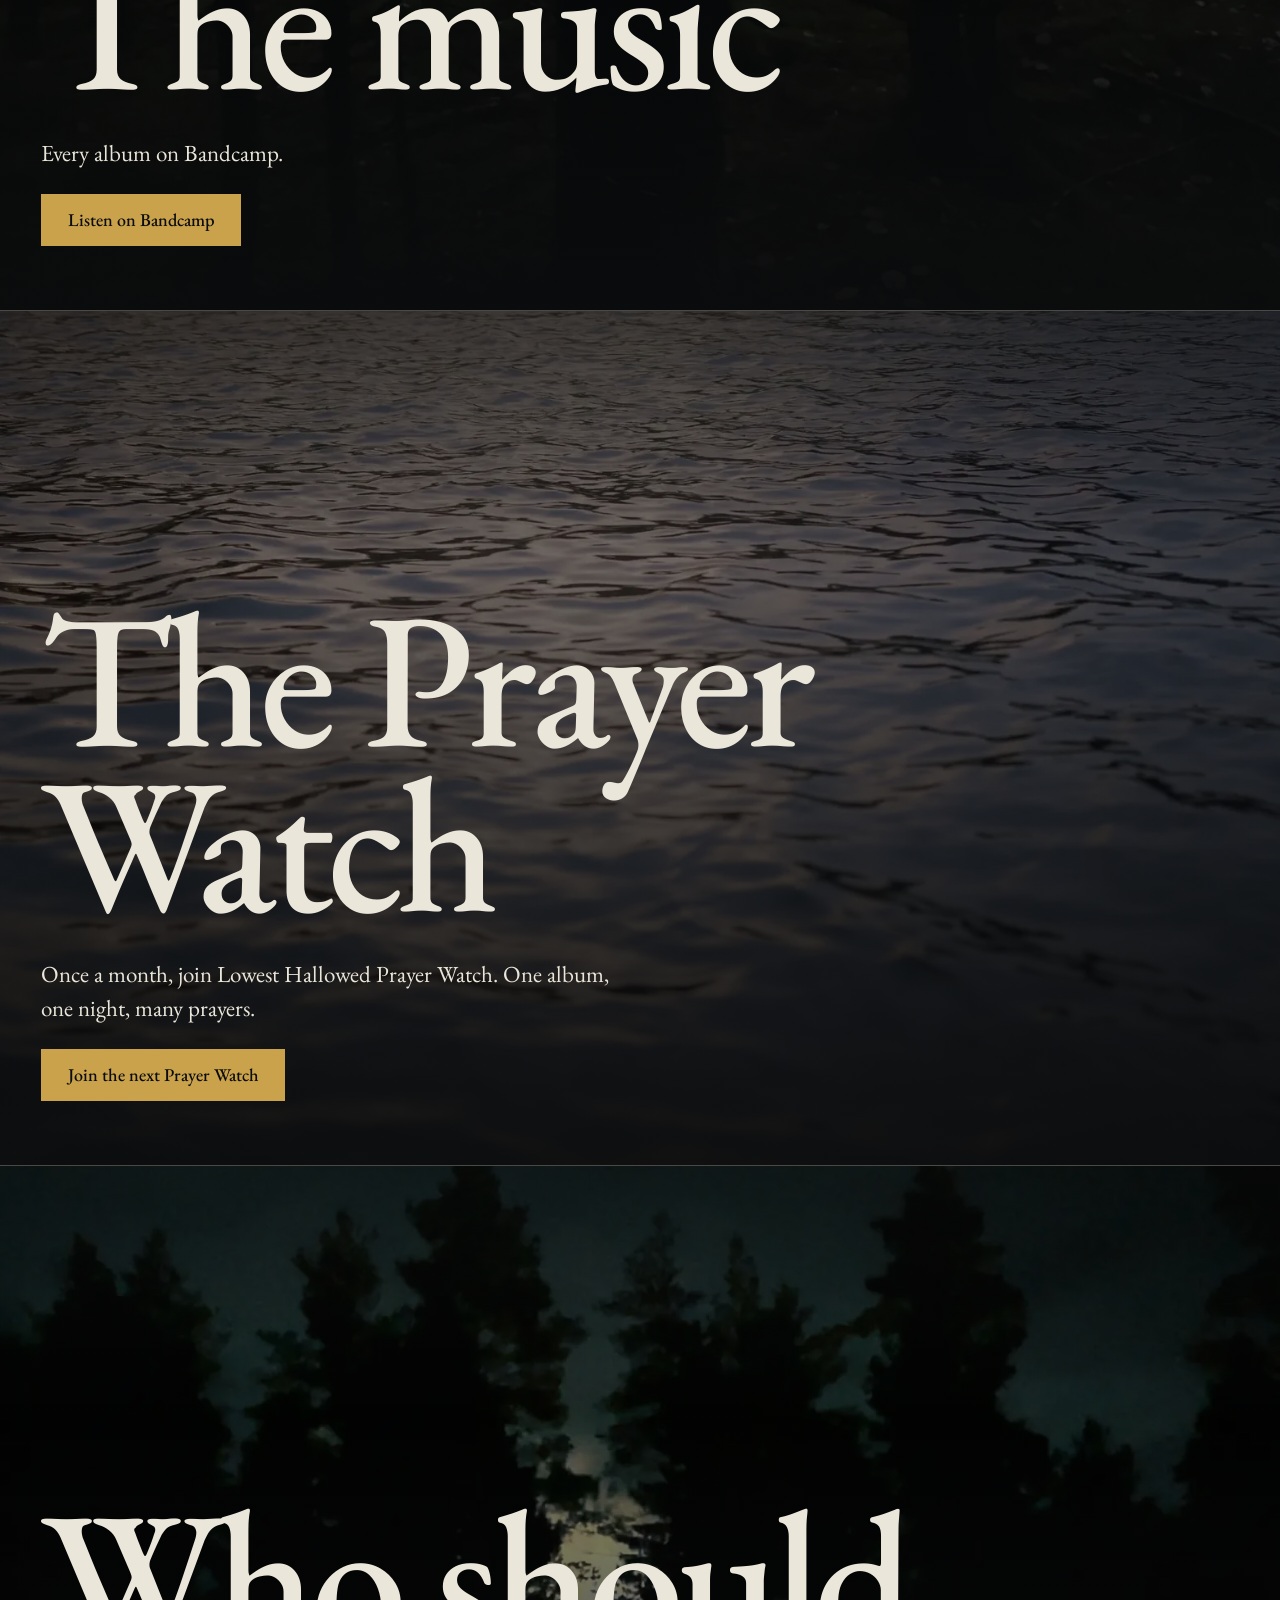
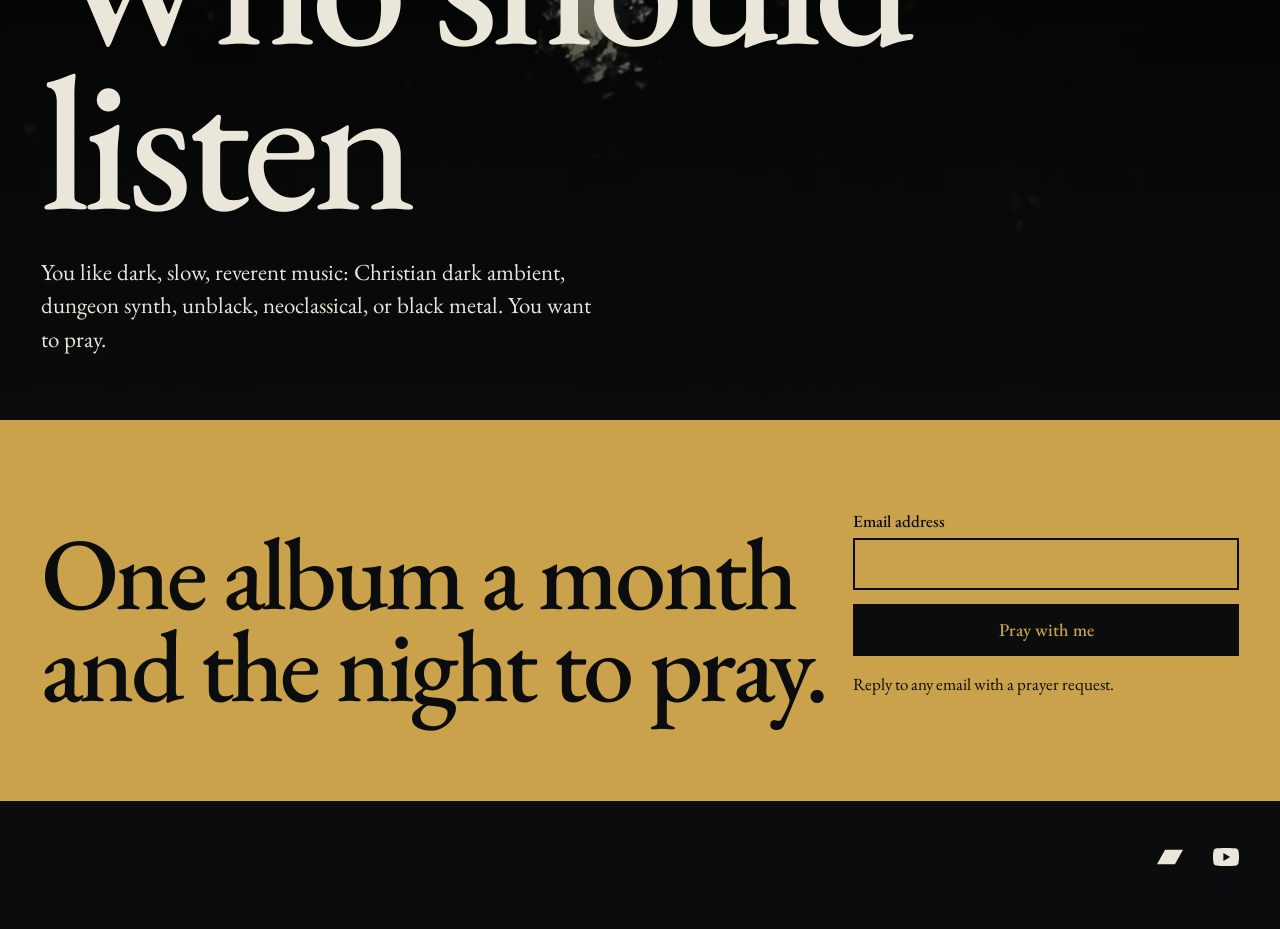
==== commit 4e7347f1: "better copy" ====
--- a/index.html
+++ b/index.html
@@ -33,7 +33,7 @@
   "@type": "MusicGroup",
   "name": "Lowest Hallowed",
   "url": "https://lowesthallowed.com/",
-  "description": "Lowest Hallowed is Christian dark ambient and dungeon synth for prayer, with unblack undertones, composed by Steve Chab. A new album comes out each month, and listeners pray at the same time.",
+  "description": "Lowest Hallowed: Christian dark ambient and dungeon synth for prayer, with unblack undertones, composed by Steve Chab. A new album comes out each month, and listeners pray at the same time.",
   "genre": [
     "Christian dark ambient",
     "Dungeon synth",
@@ -83,24 +83,21 @@
 
 <section class="panel panel--tall" aria-label="About the music"><img class="bg" src="assets/img/fog-band-2000.webp" srcset="assets/img/fog-band-1000.webp 1000w, assets/img/fog-band-2000.webp 2000w" sizes="100vw" alt="" width="2000" height="832" loading="lazy">
 <div class="wrap grid"><p class="statement big" data-reveal>Long, slow music for&nbsp;prayer, and a&nbsp;place to&nbsp;pray it&nbsp;together.</p>
-<div class="txt" data-reveal><p>Lowest Hallowed is long, slow, instrumental Christian dark ambient and dungeon synth, made for prayer. Think neoclassical ambient with a darker edge, with unblack undertones.</p><p>A new album comes out every month. The night before, everyone presses play at the same time and prays on their own, each from where they are. Prayers and requests go in the chat.</p></div></div></section>
+<div class="txt" data-reveal><p>Lowest Hallowed: instrumental Christian dark ambient and dungeon synth, made for prayer. Think neoclassical with a darker edge, with unblack undertones.</p><p>A new album comes out every month. The night before, everyone listens and prays online together. Prayer requests go in the chatbox.</p></div></div></section>
 
 <section class="slab" aria-label="Scripture"><img class="bg" src="assets/img/snow-mountain-2000.webp" srcset="assets/img/snow-mountain-1000.webp 1000w, assets/img/snow-mountain-2000.webp 2000w" sizes="100vw" alt="" width="2000" height="1334" loading="lazy">
 <div class="wrap grid"><figure data-reveal><blockquote class="quote big"><p>&ldquo;What, could ye not watch with me one&nbsp;hour?&rdquo;</p></blockquote><figcaption class="label label--gold">Matthew 26:40</figcaption></figure></div></section>
 
 <section class="panel" aria-labelledby="music-h"><img class="bg" src="assets/img/dark-wood-2000.webp" srcset="assets/img/dark-wood-1000.webp 1000w, assets/img/dark-wood-2000.webp 2000w" sizes="100vw" alt="" width="2000" height="1125" loading="lazy">
-<div class="wrap grid"><h2 id="music-h" class="big" data-reveal>The music</h2><div class="txt" data-reveal><p>Every album is on Bandcamp.</p><a class="btn" href="https://lowesthallowed.bandcamp.com">Listen on Bandcamp</a></div></div></section>
+<div class="wrap grid"><h2 id="music-h" class="big" data-reveal>The music</h2><div class="txt" data-reveal><p>Every album on Bandcamp.</p><a class="btn" href="https://lowesthallowed.bandcamp.com">Listen on Bandcamp</a></div></div></section>
 
 <section class="panel" aria-labelledby="watch-h"><img class="bg" src="assets/img/dark-water-2000.webp" srcset="assets/img/dark-water-1000.webp 1000w, assets/img/dark-water-2000.webp 2000w" sizes="100vw" alt="" width="2000" height="1125" loading="lazy">
-<div class="wrap grid"><h2 id="watch-h" class="big" data-reveal>The Prayer Watch</h2><div class="txt" data-reveal><p>Once a month, the Lowest Hallowed Prayer Watch. One album, one night, many people praying on their own.</p><a class="btn" href="prayer-watch/">See the next Prayer Watch</a></div></div></section>
+<div class="wrap grid"><h2 id="watch-h" class="big" data-reveal>The Prayer Watch</h2><div class="txt" data-reveal><p>Once a month, join Lowest Hallowed Prayer Watch. One album, one night, many prayers.</p><a class="btn" href="prayer-watch/">Join the next Prayer Watch</a></div></div></section>
 
 <section class="panel" aria-labelledby="who-h"><img class="bg" src="assets/img/night-treeline-2000.webp" srcset="assets/img/night-treeline-1000.webp 1000w, assets/img/night-treeline-2000.webp 2000w" sizes="100vw" alt="" width="2000" height="1125" loading="lazy">
 <div class="wrap grid"><h2 id="who-h" class="big" data-reveal>Who should listen</h2><div class="txt" data-reveal><p>You like dark, slow, reverent music: Christian dark ambient, dungeon synth, unblack, neoclassical, or black metal. You want to pray.</p></div></div></section>
 <!-- gen:signup -->
-<!-- Mailchimp signup (Steve Chab list), from the embed code, restyled for the site and run through tools/update.py into every page.
-     Kept as embedded: action, field names, and the honeypot (b_...), which stops bot signups, so do not remove it.
-     Dropped: Mailchimp's stylesheet classes, validation script hooks and referral badge.
-     The "Love Jesus? Yes" group (group[3117][1]) is a hidden field, so every signup is tagged. Value 1 is the group choice id in Mailchimp. -->
+<!-- Email signup. Keep the hidden honeypot field (b_...). -->
 <section class="signup" aria-labelledby="signup-h"><div class="wrap grid">
 <h2 id="signup-h" class="big" data-reveal>One album a&nbsp;month and the&nbsp;night to&nbsp;pray.</h2>
 <form action="https://stevechab.us1.list-manage.com/subscribe/post?u=f1053750f10d214155ce8e49b&amp;id=ab0aa554cf&amp;f_id=006b1ce5f0" method="post" id="mc-embedded-subscribe-form" name="mc-embedded-subscribe-form" data-reveal>
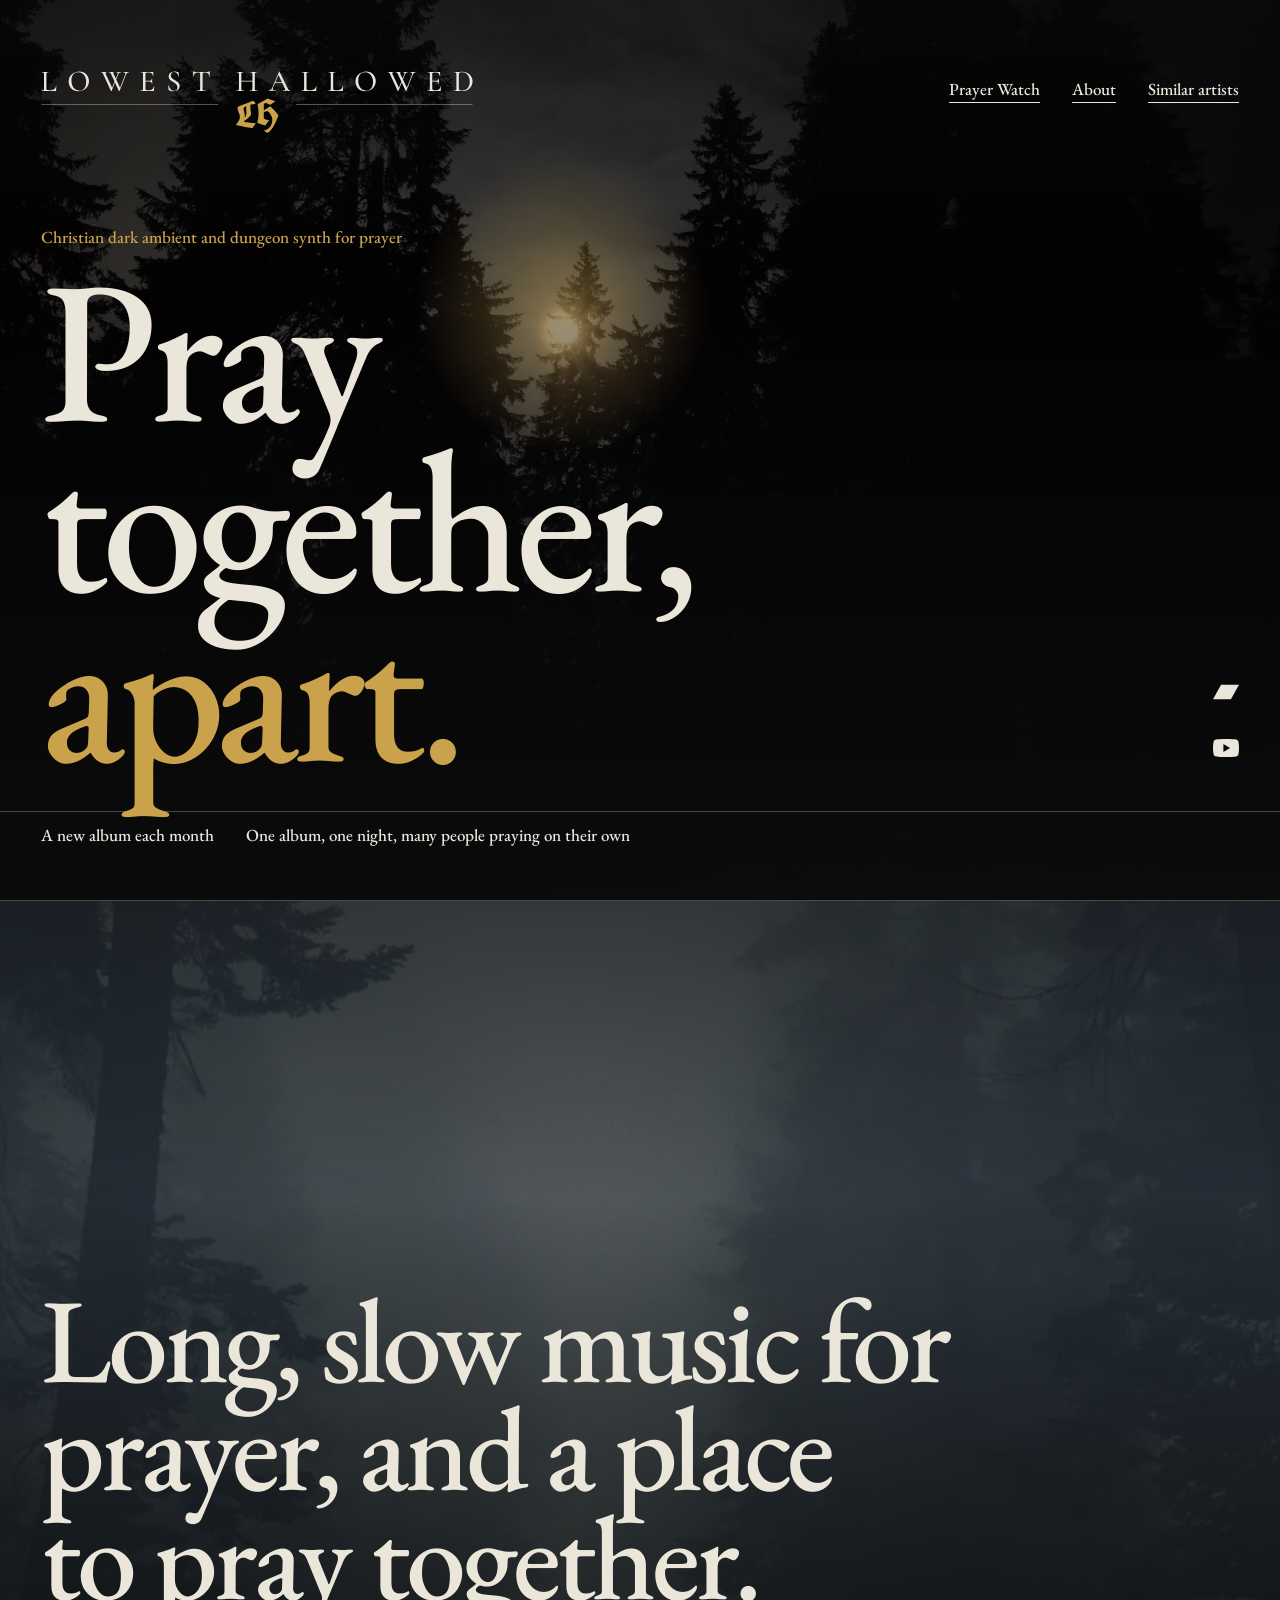
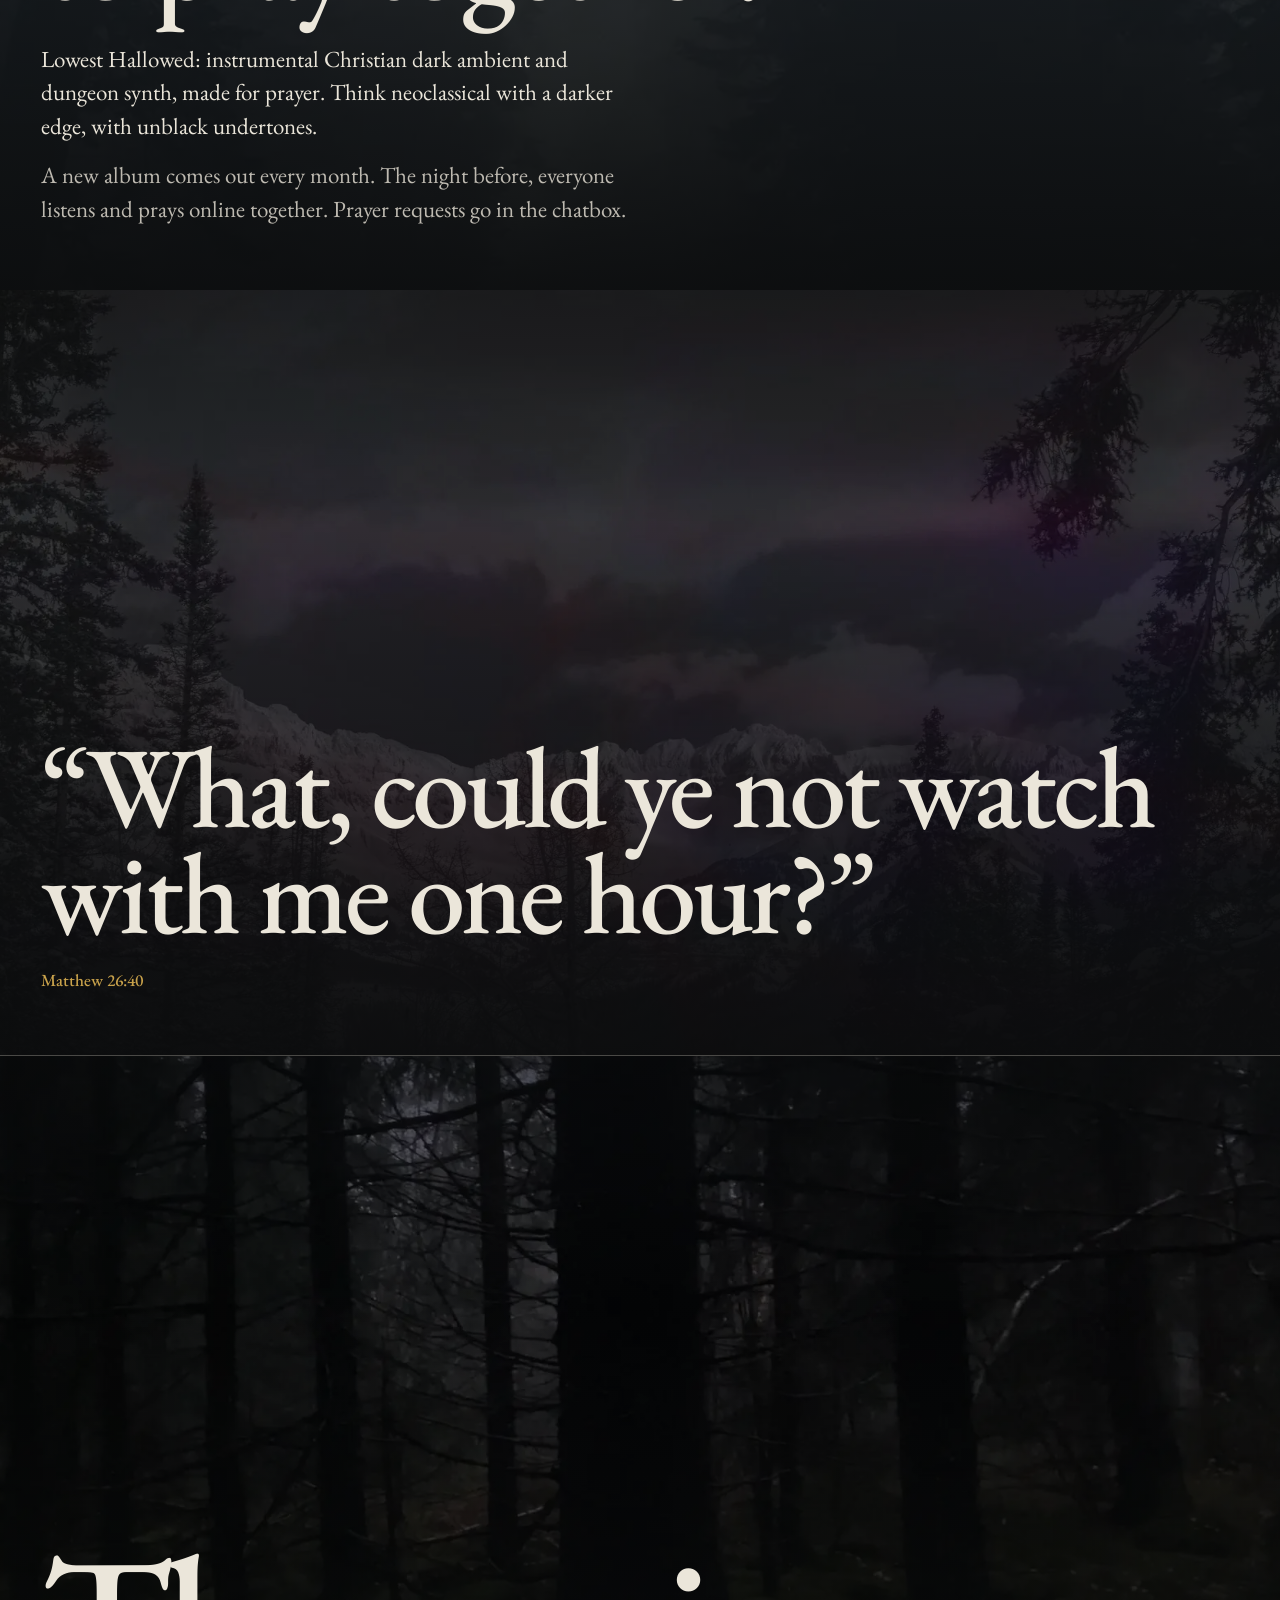
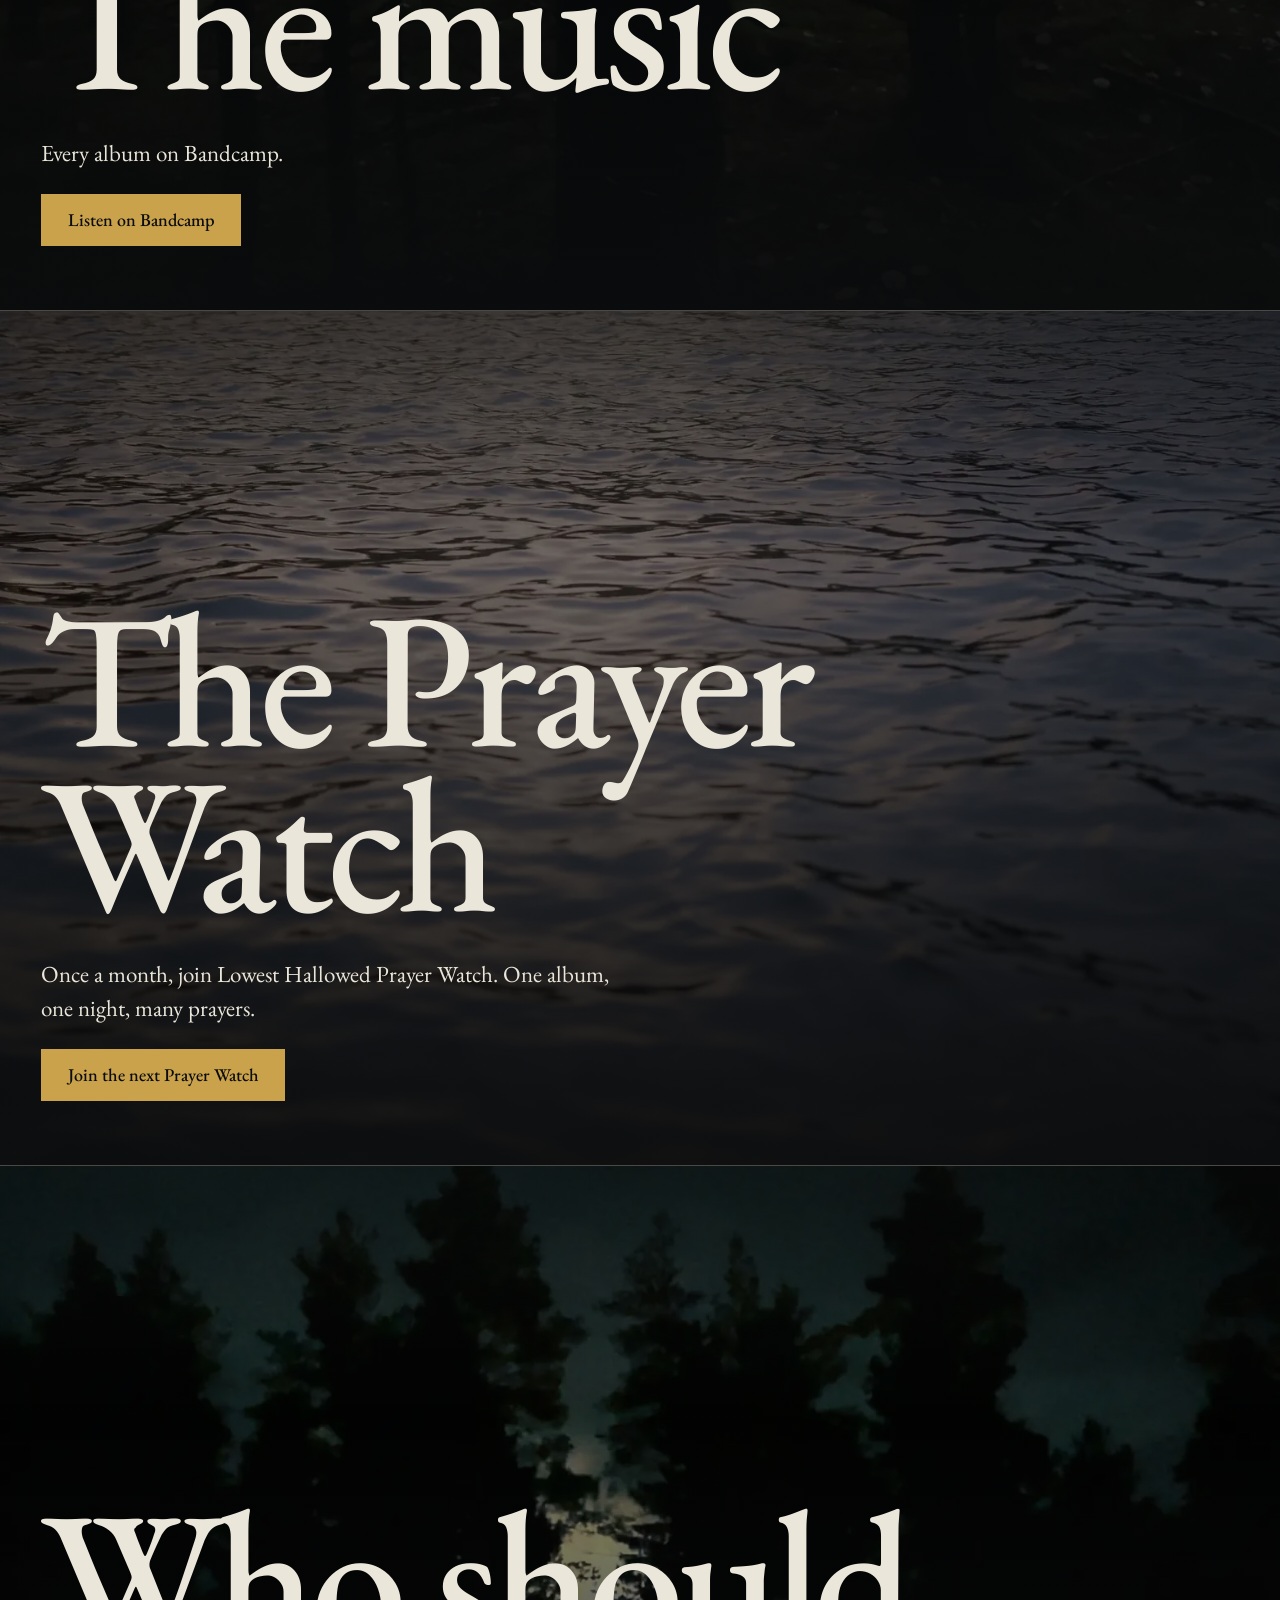
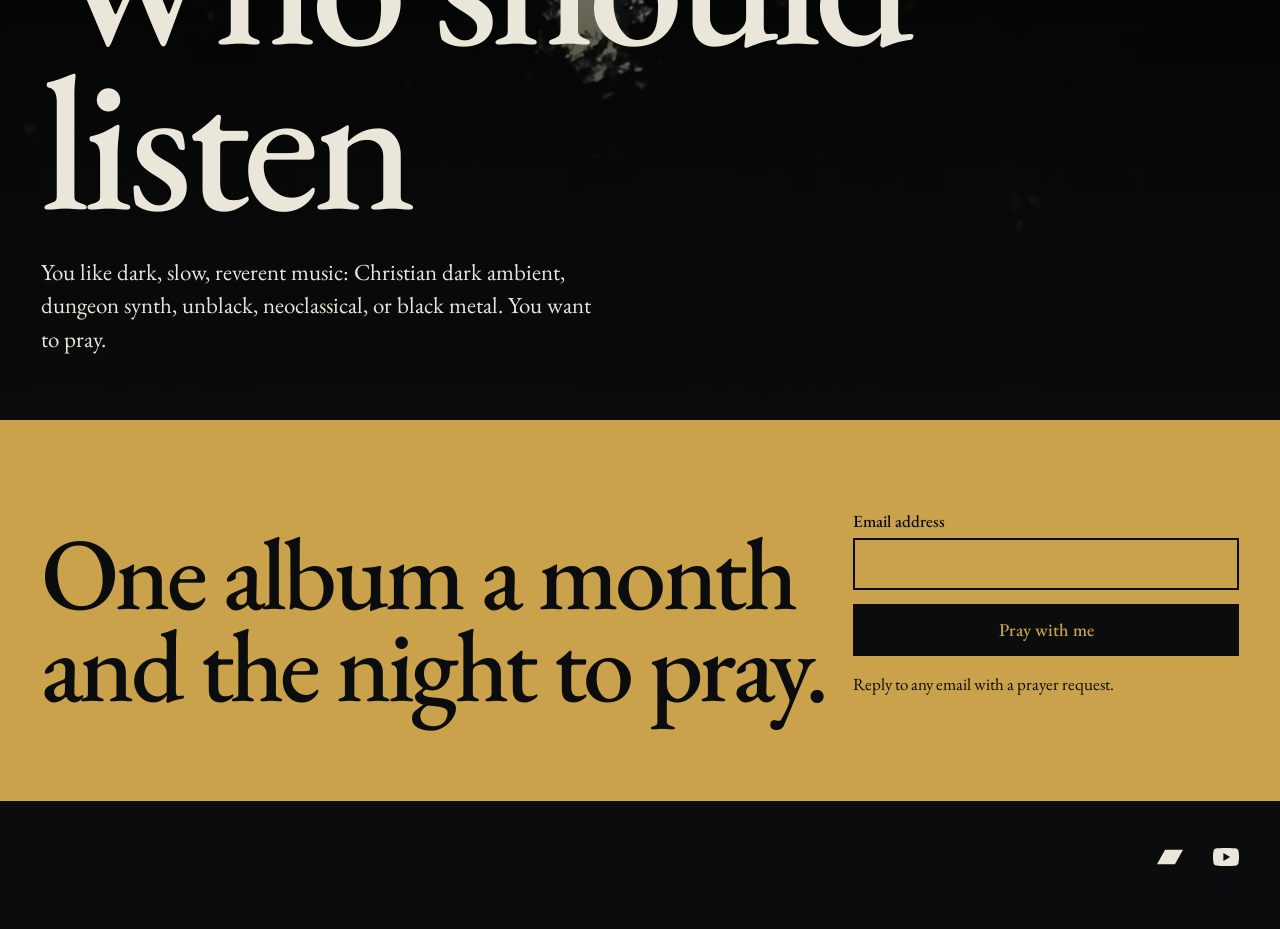
==== commit 8ff3d242: "copy edits" ====
--- a/index.html
+++ b/index.html
@@ -82,11 +82,11 @@
 </section>
 
 <section class="panel panel--tall" aria-label="About the music"><img class="bg" src="assets/img/fog-band-2000.webp" srcset="assets/img/fog-band-1000.webp 1000w, assets/img/fog-band-2000.webp 2000w" sizes="100vw" alt="" width="2000" height="832" loading="lazy">
-<div class="wrap grid"><p class="statement big" data-reveal>Long, slow music for&nbsp;prayer, and a&nbsp;place to&nbsp;pray it&nbsp;together.</p>
+<div class="wrap grid"><p class="statement big" data-reveal>Long, slow music for prayer, and a place to pray together.</p>
 <div class="txt" data-reveal><p>Lowest Hallowed: instrumental Christian dark ambient and dungeon synth, made for prayer. Think neoclassical with a darker edge, with unblack undertones.</p><p>A new album comes out every month. The night before, everyone listens and prays online together. Prayer requests go in the chatbox.</p></div></div></section>
 
 <section class="slab" aria-label="Scripture"><img class="bg" src="assets/img/snow-mountain-2000.webp" srcset="assets/img/snow-mountain-1000.webp 1000w, assets/img/snow-mountain-2000.webp 2000w" sizes="100vw" alt="" width="2000" height="1334" loading="lazy">
-<div class="wrap grid"><figure data-reveal><blockquote class="quote big"><p>&ldquo;What, could ye not watch with me one&nbsp;hour?&rdquo;</p></blockquote><figcaption class="label label--gold">Matthew 26:40</figcaption></figure></div></section>
+<div class="wrap grid"><figure data-reveal><blockquote class="quote big"><p>&ldquo;What, could ye not watch with me one hour?&rdquo;</p></blockquote><figcaption class="label label--gold">Matthew 26:40</figcaption></figure></div></section>
 
 <section class="panel" aria-labelledby="music-h"><img class="bg" src="assets/img/dark-wood-2000.webp" srcset="assets/img/dark-wood-1000.webp 1000w, assets/img/dark-wood-2000.webp 2000w" sizes="100vw" alt="" width="2000" height="1125" loading="lazy">
 <div class="wrap grid"><h2 id="music-h" class="big" data-reveal>The music</h2><div class="txt" data-reveal><p>Every album on Bandcamp.</p><a class="btn" href="https://lowesthallowed.bandcamp.com">Listen on Bandcamp</a></div></div></section>
@@ -99,7 +99,7 @@
 <!-- gen:signup -->
 <!-- Email signup. Keep the hidden honeypot field (b_...). -->
 <section class="signup" aria-labelledby="signup-h"><div class="wrap grid">
-<h2 id="signup-h" class="big" data-reveal>One album a&nbsp;month and the&nbsp;night to&nbsp;pray.</h2>
+<h2 id="signup-h" class="big" data-reveal>One album a month and the night to pray.</h2>
 <form action="https://stevechab.us1.list-manage.com/subscribe/post?u=f1053750f10d214155ce8e49b&amp;id=ab0aa554cf&amp;f_id=006b1ce5f0" method="post" id="mc-embedded-subscribe-form" name="mc-embedded-subscribe-form" data-reveal>
 <div><label class="label" for="mce-EMAIL">Email address</label><input type="email" name="EMAIL" id="mce-EMAIL" autocomplete="email" required></div>
 <input type="hidden" name="group[3117][1]" value="1">
